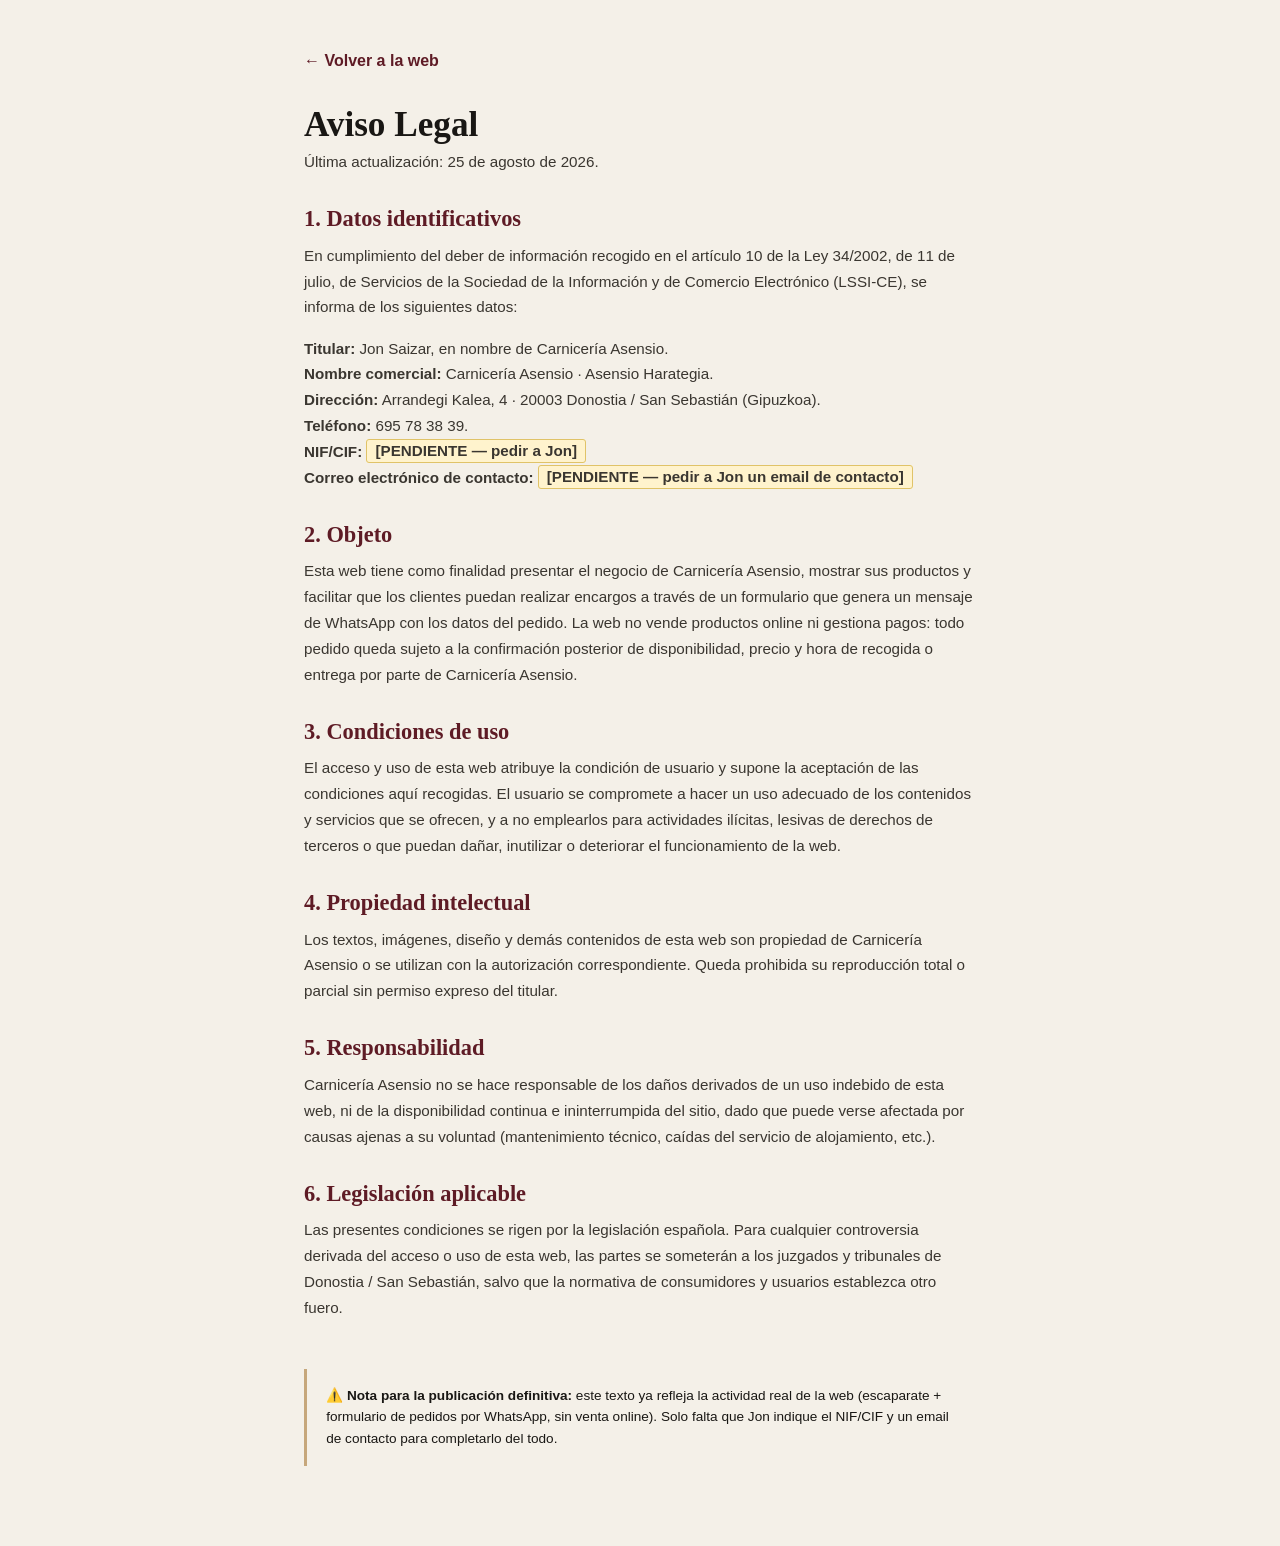
==== aviso-legal.html @ 33f6e1b2 "Add files via upload" ====
<!DOCTYPE html>
<html lang="es">
<head>
<meta charset="UTF-8">
<meta name="viewport" content="width=device-width, initial-scale=1.0">
<title>Aviso Legal · Carnicería Asensio</title>
<link rel="stylesheet" href="styles.css">
<style>
  .legal-wrap{max-width:720px;margin:0 auto;padding:3rem 1.5rem 5rem;font-family:'DM Sans',sans-serif;color:var(--carbon);}
  .legal-wrap a.back{display:inline-block;margin-bottom:2rem;color:var(--burgundy);font-weight:700;}
  .legal-wrap h1{font-family:'Cormorant Garamond',serif;font-size:2.2rem;margin-bottom:.3rem;}
  .legal-wrap h2{font-family:'Cormorant Garamond',serif;font-size:1.4rem;margin-top:2rem;color:var(--burgundy);}
  .legal-wrap p, .legal-wrap li{font-size:.95rem;line-height:1.7;color:#3a3630;}
  .legal-wrap ul{padding-left:1.2rem;}
  .fillme{background:#fff3cd;border:1px solid #e0c368;padding:.15rem .5rem;border-radius:3px;font-weight:700;}
  .note{margin-top:3rem;padding:1rem 1.2rem;background:#f4f0e8;border-left:3px solid var(--sand);font-size:.85rem;}
</style>
</head>
<body>
<div class="legal-wrap">
<a class="back" href="./">&larr; Volver a la web</a>
<h1>Aviso Legal</h1>
<p>Última actualización: 25 de agosto de 2026.</p>

<h2>1. Datos identificativos</h2>
<p>
  En cumplimiento del deber de información recogido en el artículo 10 de la Ley 34/2002, de 11 de julio, de Servicios de la Sociedad de la Información
  y de Comercio Electrónico (LSSI-CE), se informa de los siguientes datos:
</p>
<p>
  <strong>Titular:</strong> Jon Saizar, en nombre de Carnicería Asensio.<br>
  <strong>Nombre comercial:</strong> Carnicería Asensio · Asensio Harategia.<br>
  <strong>Dirección:</strong> Arrandegi Kalea, 4 · 20003 Donostia / San Sebastián (Gipuzkoa).<br>
  <strong>Teléfono:</strong> 695 78 38 39.<br>
  <strong>NIF/CIF:</strong> <span class="fillme">[PENDIENTE — pedir a Jon]</span><br>
  <strong>Correo electrónico de contacto:</strong> <span class="fillme">[PENDIENTE — pedir a Jon un email de contacto]</span>
</p>

<h2>2. Objeto</h2>
<p>
  Esta web tiene como finalidad presentar el negocio de Carnicería Asensio, mostrar sus productos y facilitar que los clientes puedan realizar
  encargos a través de un formulario que genera un mensaje de WhatsApp con los datos del pedido. La web no vende productos online ni gestiona pagos:
  todo pedido queda sujeto a la confirmación posterior de disponibilidad, precio y hora de recogida o entrega por parte de Carnicería Asensio.
</p>

<h2>3. Condiciones de uso</h2>
<p>
  El acceso y uso de esta web atribuye la condición de usuario y supone la aceptación de las condiciones aquí recogidas. El usuario se compromete
  a hacer un uso adecuado de los contenidos y servicios que se ofrecen, y a no emplearlos para actividades ilícitas, lesivas de derechos de terceros
  o que puedan dañar, inutilizar o deteriorar el funcionamiento de la web.
</p>

<h2>4. Propiedad intelectual</h2>
<p>
  Los textos, imágenes, diseño y demás contenidos de esta web son propiedad de Carnicería Asensio o se utilizan con la autorización correspondiente.
  Queda prohibida su reproducción total o parcial sin permiso expreso del titular.
</p>

<h2>5. Responsabilidad</h2>
<p>
  Carnicería Asensio no se hace responsable de los daños derivados de un uso indebido de esta web, ni de la disponibilidad continua e ininterrumpida
  del sitio, dado que puede verse afectada por causas ajenas a su voluntad (mantenimiento técnico, caídas del servicio de alojamiento, etc.).
</p>

<h2>6. Legislación aplicable</h2>
<p>
  Las presentes condiciones se rigen por la legislación española. Para cualquier controversia derivada del acceso o uso de esta web, las partes se
  someterán a los juzgados y tribunales de Donostia / San Sebastián, salvo que la normativa de consumidores y usuarios establezca otro fuero.
</p>

<div class="note">
  ⚠️ <strong>Nota para la publicación definitiva:</strong> este texto ya refleja la actividad real de la web (escaparate + formulario de pedidos por
  WhatsApp, sin venta online). Solo falta que Jon indique el NIF/CIF y un email de contacto para completarlo del todo.
</div>
</div>
</body>
</html>
---- styles.css ----
/* ===================== TOKENS ===================== */
:root{
  --ivory:#F4F0E8;
  --paper:#EEE5D3;
  --carbon:#191714;
  --burgundy:#5E1B25;
  --forest:#22352A;
  --sand:#C6A77B;
  --white:#FFFFFF;

  --font-display:'Cormorant Garamond', serif;
  --font-body:'DM Sans', sans-serif;

  --radius:2px;
  --max-w:1180px;
  --gap:clamp(1.5rem, 4vw, 3.5rem);
}

*{box-sizing:border-box;}
html{scroll-behavior:smooth;}

/* Evita que el header pegajoso tape los títulos al saltar con anclas (#pedidos, #resenas, etc.) */
section[id]{scroll-margin-top:88px;}
@media (max-width:860px){section[id]{scroll-margin-top:76px;}}
body{
  margin:0;
  background:var(--ivory);
  color:var(--carbon);
  font-family:var(--font-body);
  font-size:16px;
  line-height:1.6;
  -webkit-font-smoothing:antialiased;
}
img{max-width:100%;display:block;}
a{color:inherit;text-decoration:none;}
h1,h2,h3{font-family:var(--font-display);font-weight:600;line-height:1.1;margin:0 0 .5em;}
h1{font-size:clamp(2.6rem,6vw,4.4rem);}
h2{font-size:clamp(2rem,4vw,2.9rem);}
p{margin:0 0 1em;}
:focus-visible{outline:3px solid var(--sand);outline-offset:2px;}
button{font-family:inherit;cursor:pointer;}

/* ===================== BUTTONS ===================== */
.btn{
  display:inline-flex;align-items:center;justify-content:center;gap:.5em;
  padding:.9rem 1.7rem;
  font-size:.95rem;font-weight:700;letter-spacing:.02em;
  border-radius:var(--radius);
  border:1px solid transparent;
  min-height:44px;
  transition:transform .15s ease, background .15s ease, box-shadow .15s ease;
}
.btn:hover{transform:translateY(-1px);}

/* Acción principal: pedir por WhatsApp. Debe ganar siempre al botón secundario */
.btn-whatsapp{
  background:var(--forest);color:var(--ivory);
  box-shadow:0 4px 14px rgba(34,53,42,.28);
  font-size:1rem;
  padding:1rem 1.9rem;
}
.btn-whatsapp:hover{background:#1a2b21;box-shadow:0 6px 18px rgba(34,53,42,.36);}

/* Acción secundaria: más discreta a propósito, no compite con WhatsApp */
.btn-outline{
  background:transparent;color:var(--carbon);
  border-color:rgba(25,23,20,.35);
  font-weight:500;
  padding:.9rem 1.5rem;
}
.btn-outline:hover{border-color:currentColor;transform:none;}
.hero .btn-outline{color:var(--ivory);border-color:rgba(244,240,232,.5);}
.hero .btn-outline:hover{border-color:var(--ivory);}

/* ===================== HEADER ===================== */
.site-header{
  position:sticky;top:0;z-index:50;
  display:flex;align-items:center;justify-content:space-between;
  padding:1rem clamp(1.2rem,4vw,3rem);
  /* Antes llevaba backdrop-filter:blur(6px) para el efecto "cristal".
     Se ha quitado a propósito: backdrop-filter crea sin querer una
     nueva "caja de referencia" para cualquier elemento position:fixed
     que esté dentro (como el menú móvil), y eso hacía que el menú se
     quedara encogido a la altura del propio header en vez de ocupar
     toda la pantalla — el motivo real de que "Euskara" y otros
     enlaces no se vieran bien en móvil. Se compensa con un fondo algo
     más opaco para que el header siga viéndose sólido y legible. */
  background:rgba(244,240,232,.97);
  border-bottom:1px solid rgba(25,23,20,.08);
}
.brand{display:flex;flex-direction:column;line-height:1.1;}
.brand-eyebrow{font-size:.68rem;letter-spacing:.12em;text-transform:uppercase;color:var(--burgundy);}
.brand-name{font-family:var(--font-display);font-size:1.5rem;font-weight:600;}
.main-nav{display:flex;gap:1.8rem;}
.main-nav a{font-size:.9rem;font-weight:500;}
.main-nav a:hover{color:var(--burgundy);}
.header-actions{display:flex;align-items:center;gap:1rem;}
.lang-switch{
  display:flex;align-items:center;gap:0;
  font-size:.78rem;font-weight:700;letter-spacing:.03em;
  border:1.5px solid var(--burgundy);border-radius:100px;
  overflow:hidden;
}
.lang-btn{
  background:none;border:none;
  padding:.45rem .8rem;
  min-height:36px;min-width:38px;
  color:var(--burgundy);opacity:.65;
  cursor:pointer;
}
.lang-btn.is-active{opacity:1;background:var(--burgundy);color:var(--ivory);}

/* Selector de idioma duplicado dentro del menú móvil desplegable:
   se muestra bien grande y arriba del todo, para que sea imposible
   no verlo al abrir el menú (☰) en el móvil. */
.lang-switch--mobile{
  display:none;
  width:100%;
  border-radius:8px;
  border-width:2px;
  margin-bottom:.5rem;
}
.lang-switch--mobile .lang-btn{
  flex:1;
  font-size:1rem;
  padding:.9rem 1rem;
  min-height:52px;
  text-align:center;
}
.header-wa{padding:.6rem 1.1rem;font-size:.82rem;min-height:auto;}
.menu-toggle{display:none;background:none;border:none;width:30px;height:22px;position:relative;padding:0;}
.menu-toggle span{position:absolute;left:0;width:100%;height:2px;background:var(--carbon);transition:.2s;}
.menu-toggle span:nth-child(1){top:0;}
.menu-toggle span:nth-child(2){top:10px;}
.menu-toggle span:nth-child(3){top:20px;}

/* Bloquea el scroll de la página cuando el menú móvil está abierto,
   así el contenido de detrás no se puede desplazar mientras el panel
   negro/oscuro del menú sigue visible encima. */
html.nav-open,
html.nav-open body{
  overflow:hidden;
  height:100%;
}

/* Fondo oscuro semitransparente detrás del menú móvil: además de decorativo,
   sirve para cerrar el menú si el usuario toca fuera de él. */
.nav-backdrop{
  display:none;
  position:fixed;inset:0;z-index:45;
  background:rgba(25,23,20,.45);
  opacity:0;transition:opacity .25s ease;
}

@media (max-width:860px){
  .site-header{position:sticky;} /* asegura que top:0 aplica también en móvil */

  .main-nav{
    position:fixed;
    /* var(--header-h) se calcula por JS con la altura REAL del header en
       cada móvil (antes era un valor fijo de 64px que no coincidía con
       todos los tamaños de pantalla, dejando el menú mal encajado). */
    top:var(--header-h, 64px);
    left:0;right:0;bottom:0;
    z-index:55;
    background:var(--ivory);
    flex-direction:column;padding:2rem;gap:1.5rem;
    transform:translateY(-110%);transition:transform .25s ease;
    overflow-y:auto;
    -webkit-overflow-scrolling:touch;
  }
  .main-nav.is-open{transform:translateY(0);}
  .main-nav a{font-size:1.3rem;}
  .lang-switch--mobile{display:flex;}
  .header-wa{display:none;}
  .menu-toggle{display:block;}

  .nav-backdrop.is-open{display:block;opacity:1;}
}

/* ===================== HERO ===================== */
.hero{
  position:relative;min-height:92vh;
  display:flex;align-items:flex-end;
  color:var(--ivory);
  overflow:hidden;
}
.hero-photo{position:absolute;inset:0;width:100%;height:100%;object-fit:cover;}
.hero-overlay{
  position:absolute;inset:0;
  background:linear-gradient(180deg, rgba(25,23,20,.15) 0%, rgba(25,23,20,.75) 100%);
}
.hero-content{position:relative;z-index:1;padding:0 clamp(1.2rem,4vw,3rem) clamp(3rem,8vw,5rem);max-width:760px;}
.hero-badge{
  display:inline-block;font-size:.78rem;letter-spacing:.06em;
  background:rgba(244,240,232,.14);border:1px solid rgba(244,240,232,.4);
  padding:.5rem 1rem;border-radius:100px;margin-bottom:1.4rem;
}
.hero h1{color:var(--ivory);}

/* Sello circular giratorio — la única pieza "decorativa" con texto en
   círculo de toda la web (referencia directa al sello de tinta de una
   carnicería tradicional). Es el único sitio donde nos permitimos este
   recurso, precisamente para que destaque en vez de repetirse. */
.hero-stamp{
  position:absolute;z-index:1;
  top:clamp(1.4rem,4vw,2.2rem);right:clamp(1.2rem,4vw,3rem);
  width:clamp(84px,11vw,120px);height:clamp(84px,11vw,120px);
  color:rgba(244,240,232,.85);
  animation:spin 34s linear infinite;
}
.hero-stamp svg{width:100%;height:100%;}
.hero-stamp circle{fill:none;stroke:currentColor;stroke-width:1;opacity:.7;}
.hero-stamp text{font-family:var(--font-body);font-size:6.6px;letter-spacing:.14em;fill:currentColor;}
@keyframes spin{to{transform:rotate(360deg);}}
@media (max-width:640px){.hero-stamp{display:none;}}
@media (prefers-reduced-motion:reduce){.hero-stamp{animation:none;}}
.hero-sub{max-width:480px;font-size:1.05rem;opacity:.92;}
.hero-cta{display:flex;flex-wrap:wrap;gap:1rem;margin-top:1.6rem;}

/* ===================== SECTIONS ===================== */
.section{padding:clamp(4rem,9vw,7rem) clamp(1.2rem,4vw,3rem);max-width:var(--max-w);margin:0 auto;}

/* Franjas alternas en "papel de estraza" para dar ritmo sin depender de
   etiquetas repetidas encima de cada título — el propio fondo marca el paso
   de una sección a otra. */
.specialties, .order, .visit{background:var(--paper);}
.specialties, .order{border-radius:var(--radius);}

/* Specialties — fichas de mostrador, no tarjetas SaaS numeradas.
   El corte de esquina y el icono de línea sustituyen al 01/02/03. */
.card-grid{display:grid;grid-template-columns:repeat(auto-fit,minmax(260px,1fr));gap:1.4rem;margin-top:2.5rem;}
.card{
  background:var(--ivory);
  padding:1.9rem 1.8rem 1.7rem;
  border:1px solid rgba(25,23,20,.1);
  clip-path:polygon(0 0, calc(100% - 22px) 0, 100% 22px, 100% 100%, 0 100%);
  transition:transform .2s ease, box-shadow .2s ease;
}
.card:hover{transform:translateY(-2px);box-shadow:0 10px 24px rgba(25,23,20,.1);}
.card-icon{
  display:block;width:34px;height:34px;color:var(--burgundy);margin-bottom:1rem;
}
.card-icon svg{width:100%;height:100%;}
.card h3{font-size:1.4rem;margin-top:.1rem;}
.card p{font-size:.92rem;color:#4a453f;margin:0;}

/* Suppliers — tira de fichas tipo etiqueta de mostrador, sin puntos sueltos */
.suppliers{text-align:center;}
.suppliers h2{max-width:600px;margin-left:auto;margin-right:auto;}
.suppliers-list{
  list-style:none;padding:0;margin:2.2rem auto 0;
  display:flex;flex-wrap:wrap;justify-content:center;gap:.7rem .8rem;
  max-width:820px;
}
.suppliers-list li{display:inline-flex;}
.suppliers-list li span{
  font-family:var(--font-display);font-size:1.02rem;font-style:italic;
  color:var(--burgundy);
  padding:.5rem 1.1rem;
  border:1px solid rgba(94,27,37,.28);
  border-radius:100px;
  background:var(--white);
}

/* About + gallery */
.about{display:grid;grid-template-columns:1fr;gap:2.5rem;}
.about-text{max-width:560px;}
.gallery{display:grid;grid-template-columns:repeat(3,1fr);gap:.8rem;}

/* Las fotos vienen de móviles distintos, con luces distintas (vitrina, calle, interior).
   Este tratamiento uniforme (mismo contraste/saturación + velo de marca) hace que se
   perciban como una colección editada a propósito, no como fotos sueltas sin criterio. */
.gallery-item{
  position:relative;overflow:hidden;border-radius:var(--radius);
  background:var(--carbon);
}
.gallery img{
  width:100%;height:220px;object-fit:cover;
  /* center 38%: para fotos verticales (900×1200) recortadas a un marco
     horizontal, esto evita cortar justo por el centro y deja ver mejor
     la parte alta del producto en vez de recortar a partes iguales
     arriba y abajo. */
  object-position:center 38%;
  display:block;
  filter:saturate(.92) contrast(1.06) brightness(.98);
  transition:transform .5s ease, filter .5s ease;
}
.gallery-item::after{
  content:"";position:absolute;inset:0;pointer-events:none;
  background:linear-gradient(180deg, rgba(25,23,20,0) 55%, rgba(25,23,20,.22) 100%);
  mix-blend-mode:multiply;
}
.gallery-item:hover img{transform:scale(1.04);filter:saturate(1) contrast(1.08) brightness(1);}

/* Si una foto no llega a cargar (ruta incorrecta, archivo aún no subido...),
   ocultamos el hueco entero en vez de dejar ver el icono de imagen rota:
   así la web nunca se ve "con errores" aunque falte una foto puntual. */
.gallery-item--broken{display:none;}

@media (max-width:640px){.gallery{grid-template-columns:repeat(2,1fr);}.gallery img{height:150px;}}

/* Order form */
.order{background:var(--white);border-radius:var(--radius);}
.order-sub{max-width:520px;}
.order-form{display:grid;grid-template-columns:repeat(2,1fr);gap:1.2rem;margin-top:2rem;}
.field{display:flex;flex-direction:column;gap:.35rem;}
.field-wide{grid-column:1/-1;}
.field label{font-size:.85rem;font-weight:700;}
.field input,.field select,.field textarea{
  font-family:inherit;font-size:1rem;padding:.75rem .9rem;
  border:1px solid rgba(25,23,20,.2);border-radius:var(--radius);
  background:var(--ivory);min-height:44px;
}
.field input:invalid[required]{box-shadow:none;}
.field-error{font-size:.78rem;color:var(--burgundy);min-height:1em;}
.field-checkbox{flex-direction:row;align-items:flex-start;gap:.6rem;}
.field-checkbox input{min-height:auto;width:20px;height:20px;margin-top:.15rem;}
.field-checkbox label{font-weight:400;font-size:.85rem;}
.field-checkbox a{text-decoration:underline;}
.form-submit{grid-column:1/-1;margin-top:.5rem;}
.form-note{grid-column:1/-1;font-size:.8rem;color:#665f56;margin:0;}
@media (max-width:640px){.order-form{grid-template-columns:1fr;}}

/* Reviews */
.reviews-wrap{display:grid;grid-template-columns:1fr auto;gap:2.5rem;align-items:start;margin-top:2rem;}
.reviews-list{display:flex;flex-direction:column;gap:1.2rem;}
.review-card{
  position:relative;background:var(--white);
  padding:1.6rem 1.6rem 1.3rem 3.2rem;
  border-left:3px solid var(--sand);
}
.review-mark{
  position:absolute;left:.6rem;top:.1rem;
  font-family:var(--font-display);font-size:3rem;line-height:1;
  color:var(--sand);
}
.review-card p{font-style:italic;margin:0;}
.review-card cite{display:block;margin-top:.7rem;font-style:normal;font-size:.8rem;color:#7a736a;}
.review-cta{display:flex;flex-direction:column;align-items:center;gap:1rem;text-align:center;}
.qr-link{
  display:inline-block;border-radius:var(--radius);
  transition:transform .15s ease, box-shadow .15s ease;
}
.qr-link:hover,.qr-link:focus-visible{
  transform:translateY(-2px);
  box-shadow:0 8px 20px rgba(25,23,20,.15);
}
.qr-code{border:1px solid rgba(25,23,20,.1);pointer-events:none;}
@media (max-width:760px){.reviews-wrap{grid-template-columns:1fr;}}

/* Visit */
.visit{display:grid;grid-template-columns:1fr 1fr;gap:2.5rem;align-items:center;}
.map-placeholder{
  position:relative;overflow:hidden;
  display:flex;flex-direction:column;align-items:center;justify-content:center;gap:1rem;
  aspect-ratio:4/3;color:var(--ivory);
  border-radius:var(--radius);font-weight:700;
  background:
    radial-gradient(circle at 30% 25%, rgba(198,167,123,.16) 0%, transparent 45%),
    radial-gradient(circle at 75% 70%, rgba(198,167,123,.10) 0%, transparent 50%),
    var(--forest);
  transition:background .2s ease;
}
/* Textura tipo "calles de mapa" muy sutil, solo decorativa */
.map-placeholder::before{
  content:"";position:absolute;inset:0;opacity:.10;pointer-events:none;
  background-image:
    linear-gradient(rgba(244,240,232,.6) 1px, transparent 1px),
    linear-gradient(90deg, rgba(244,240,232,.6) 1px, transparent 1px);
  background-size:34px 34px;
}
.map-placeholder:hover{background-color:#1a2b21;}
.map-pin{
  position:relative;z-index:1;
  width:38px;height:38px;
  color:var(--sand);
}
.map-placeholder span.map-label{position:relative;z-index:1;font-size:1rem;display:inline-flex;align-items:center;gap:.5rem;}
.map-placeholder span.map-label::after{
  content:"";width:7px;height:7px;
  border-right:1.5px solid currentColor;border-bottom:1.5px solid currentColor;
  transform:rotate(-45deg);transition:transform .2s ease;
}
.map-placeholder:hover span.map-label::after{transform:rotate(-45deg) translate(2px,-2px);}
.visit-hours{margin:1rem 0;font-size:.95rem;}
.visit-hours dt{font-weight:700;}
.visit-hours dd{margin:0 0 .6rem;}
.visit-phone a{font-size:1.2rem;font-weight:700;}
.visit-cta{display:flex;gap:1rem;margin-top:1.4rem;flex-wrap:wrap;}
@media (max-width:760px){.visit{grid-template-columns:1fr;}}

/* Footer */
.site-footer{background:var(--carbon);color:var(--ivory);text-align:center;padding:2.5rem 1rem;font-size:.85rem;}
.footer-brand{font-family:var(--font-display);font-size:1.1rem;margin-bottom:.3rem;}
.footer-legal a{text-decoration:underline;margin:0 .3rem;}

/* Floating WhatsApp */
.floating-whatsapp{
  position:fixed;right:1.2rem;bottom:1.2rem;z-index:60;
  width:56px;height:56px;border-radius:50%;
  background:var(--forest);color:var(--ivory);
  display:flex;align-items:center;justify-content:center;
  box-shadow:0 6px 18px rgba(0,0,0,.25);
}

@media (prefers-reduced-motion:reduce){
  html{scroll-behavior:auto;}
  .btn,.main-nav{transition:none;}
}
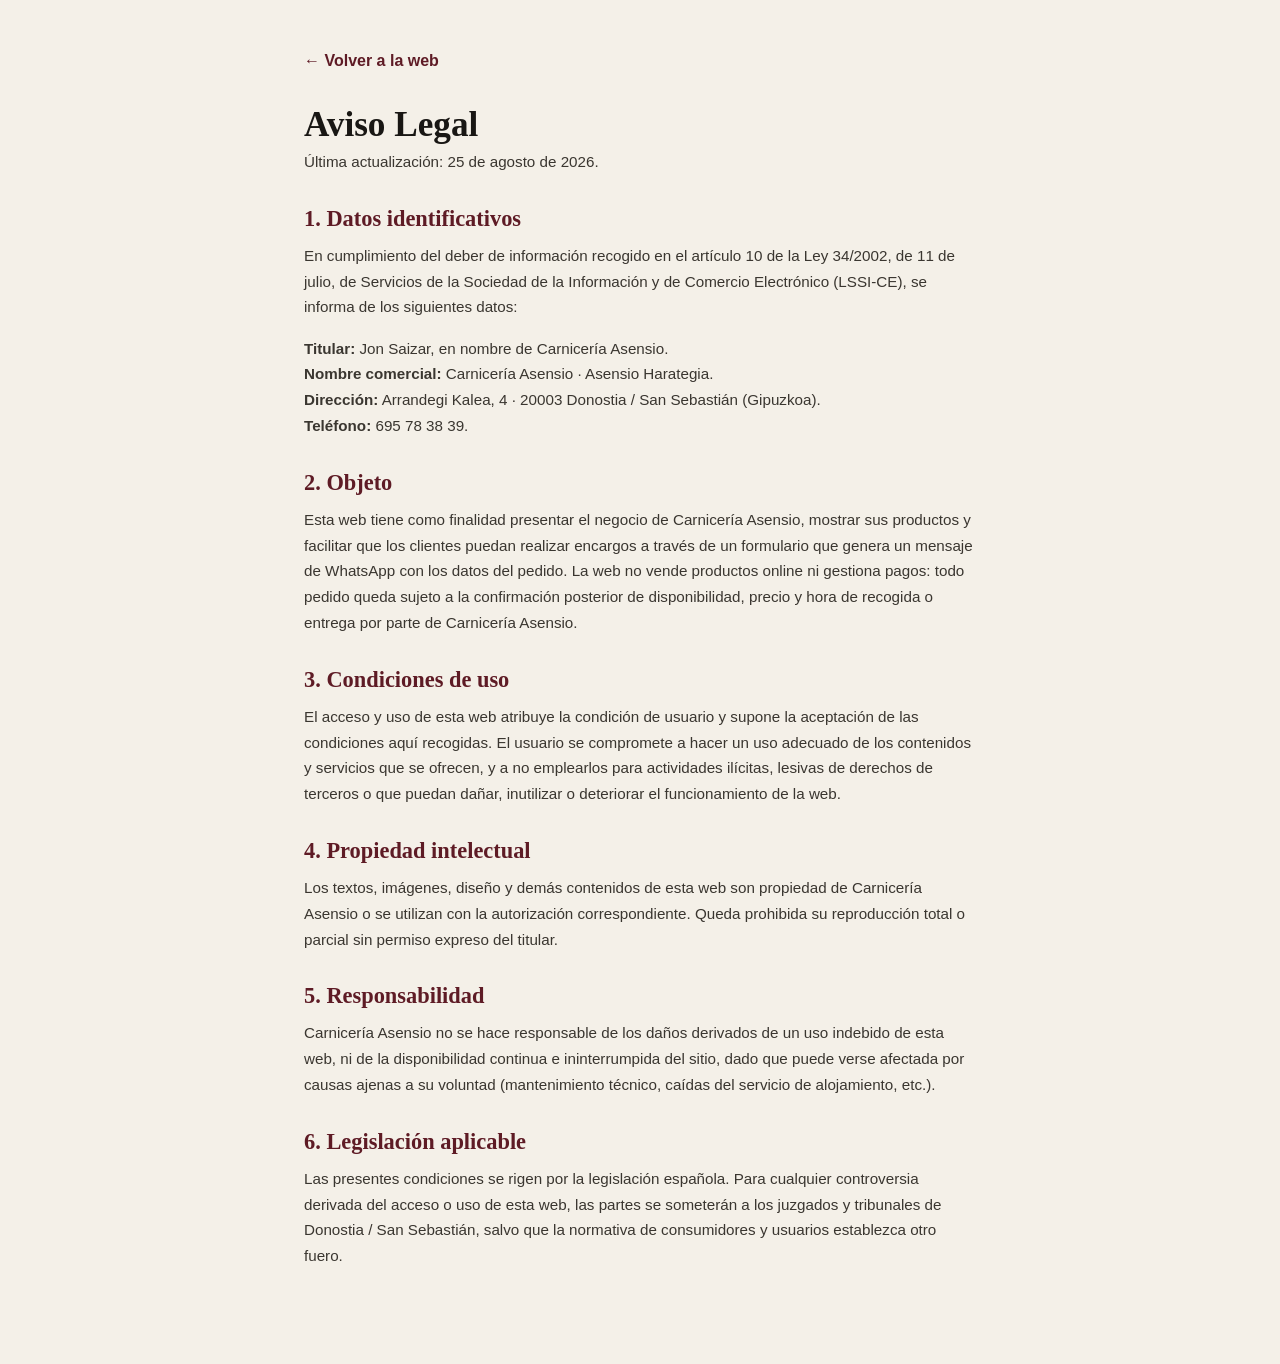
==== commit 148ed611: "Quitar notas internas y datos pendientes de las páginas publicadas Se ocultan las reseñas de ejemplo" ====
--- a/aviso-legal.html
+++ b/aviso-legal.html
@@ -31,9 +31,7 @@
   <strong>Titular:</strong> Jon Saizar, en nombre de Carnicería Asensio.<br>
   <strong>Nombre comercial:</strong> Carnicería Asensio · Asensio Harategia.<br>
   <strong>Dirección:</strong> Arrandegi Kalea, 4 · 20003 Donostia / San Sebastián (Gipuzkoa).<br>
-  <strong>Teléfono:</strong> 695 78 38 39.<br>
-  <strong>NIF/CIF:</strong> <span class="fillme">[PENDIENTE — pedir a Jon]</span><br>
-  <strong>Correo electrónico de contacto:</strong> <span class="fillme">[PENDIENTE — pedir a Jon un email de contacto]</span>
+  <strong>Teléfono:</strong> 695 78 38 39.
 </p>
 
 <h2>2. Objeto</h2>
@@ -68,10 +66,6 @@
   someterán a los juzgados y tribunales de Donostia / San Sebastián, salvo que la normativa de consumidores y usuarios establezca otro fuero.
 </p>
 
-<div class="note">
-  ⚠️ <strong>Nota para la publicación definitiva:</strong> este texto ya refleja la actividad real de la web (escaparate + formulario de pedidos por
-  WhatsApp, sin venta online). Solo falta que Jon indique el NIF/CIF y un email de contacto para completarlo del todo.
-</div>
 </div>
 </body>
 </html>
